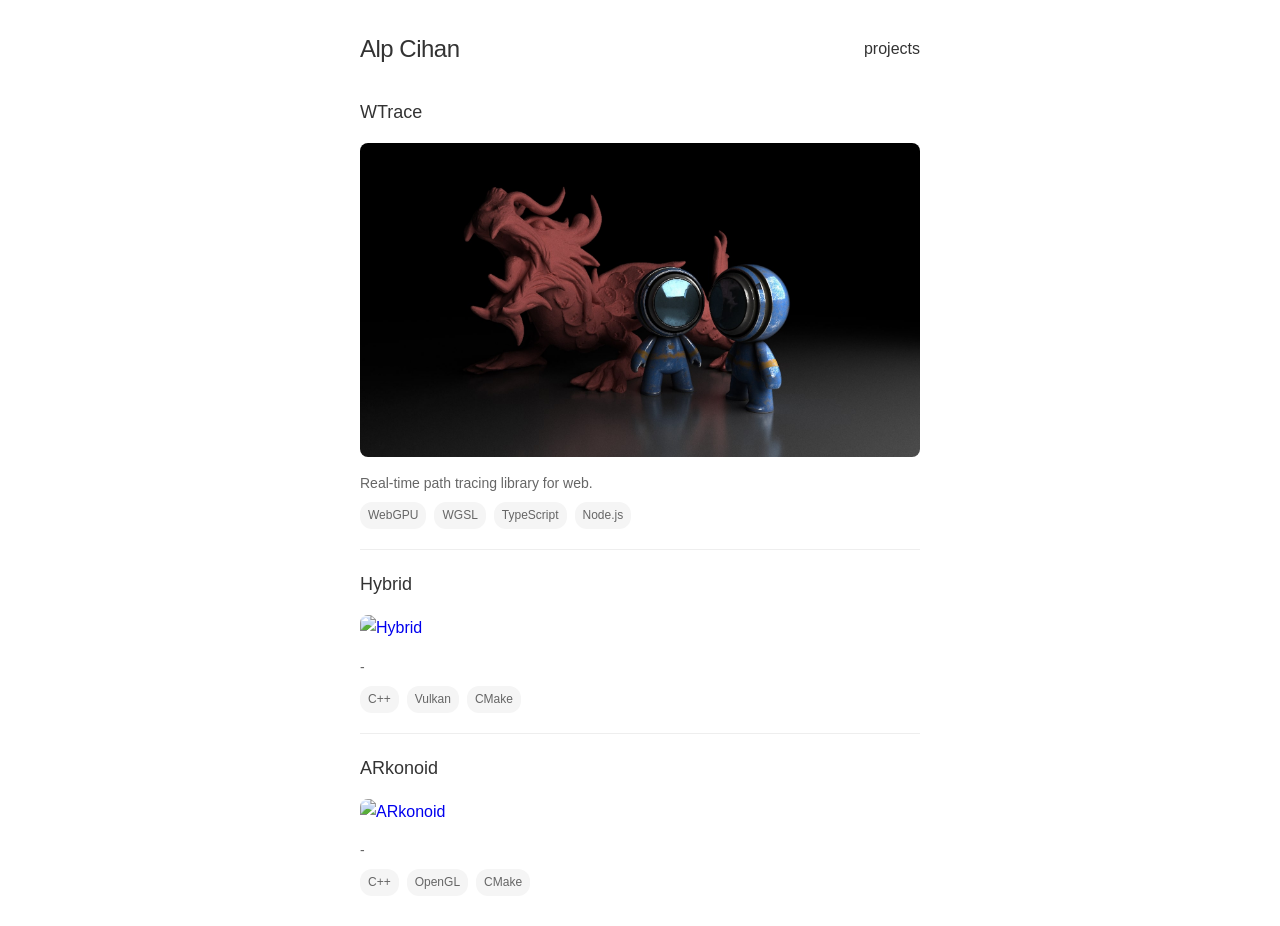
==== projects.html @ e77f919d "init images" ====
<!DOCTYPE html>
<html lang="en">
<head>
  <meta charset="UTF-8">
  <meta name="viewport" content="width=device-width, initial-scale=1.0">
  <title>Projects - Alp Cihan</title>
  <meta name="description" content="Projects by Alp Cihan">
  <link rel="stylesheet" href="styles.css">
</head>
<body>
  <div class="container">
    <header class="header">
      <a href="/" class="name-link"><h1 class="name">Alp Cihan</h1></a>
      <span class="current-page">projects</span>
    </header>
    
    <div class="projects-grid" id="projects-container">
    </div>

    <script>
      const projects = [
        {
          title: "WTrace",
          url: "https://github.com/alpcihan/project-one",
          image: "/images/project-wtrace-00.jpg",
          description: "Real-time path tracing library for web.",
          technologies: ["WebGPU", "WGSL", "TypeScript", "Node.js"]
        },
        {
          title: "Hybrid", 
          url: "https://github.com/alpcihan/project-two",
          image: "https://private-user-images.githubusercontent.com/37274614/311037448-7ca57586-db50-403f-b7db-1b28ac30b158.jpg?jwt=eyJhbGciOiJIUzI1NiIsInR5cCI6IkpXVCJ9.[base64].4IzPsNvFWun-cDB-flJ3Yg-aSwaeg86nrJ_q4FOscVE",
          description: "-",
          technologies: ["C++", "Vulkan", "CMake"]
        },
        {
          title: "ARkonoid",
          url: "https://github.com/alpcihan/project-three",
          image: "https://user-images.githubusercontent.com/37274614/179810967-151b7dd1-6f5a-4313-be69-b0b84df71504.png", 
          description: "-",
          technologies: ["C++", "OpenGL", "CMake"]
        }
      ];

      function createProjectElement(project) {
        const techTags = project.technologies.map(tech => 
          `<span class="tech-tag">${tech}</span>`
        ).join('');

        return `
          <div class="project">
            <h2 class="project-title">
              <a href="${project.url}" target="_blank">${project.title}</a>
            </h2>
            <div class="project-image">
              <a href="${project.url}" target="_blank">
                <img src="${project.image}" alt="${project.title}" loading="lazy">
              </a>
            </div>
            <div class="project-content">
              <p class="project-description">
                ${project.description}
              </p>
              <div class="project-tech">
                ${techTags}
              </div>
            </div>
          </div>
        `;
      }

      function renderProjects() {
        const container = document.getElementById('projects-container');
        const projectsHTML = projects.map(createProjectElement).join('');
        container.innerHTML = projectsHTML;
      }

      document.addEventListener('DOMContentLoaded', renderProjects);
    </script>
  </div>
</body>
</html>
---- styles.css ----
:root {
  --primary-text: #333;
  --secondary-text: #666;
  --light-text: #999;
  --accent-text: #000;
  --background: #fff;
  --border-light: #eee;
  --tag-background: #f5f5f5;
}

* {
  margin: 0;
  padding: 0;
  box-sizing: border-box;
}

body {
  font-family: -apple-system, BlinkMacSystemFont, 'Segoe UI', Roboto, sans-serif;
  line-height: 1.6;
  color: var(--primary-text);
  background: var(--background);
  overflow-y: scroll;
}

.container {
  max-width: 600px;
  margin: 0 auto;
  padding: 30px 20px;
}

.header {
  display: flex;
  justify-content: space-between;
  align-items: center;
  margin-bottom: 30px;
}

.name-link {
  text-decoration: none;
  color: inherit;
}

.name {
  font-size: 24px;
  font-weight: 400;
  letter-spacing: -0.5px;
}

.projects-link {
  color: var(--secondary-text);
  text-decoration: none;
  font-size: 16px;
  font-weight: 500;
  transition: color 0.2s ease;
}

.projects-link:hover {
  color: var(--accent-text);
}

.current-page {
  color: var(--primary-text);
  font-size: 16px;
  font-weight: 500;
  cursor: default;
}

.intro {
  font-size: 16px;
  color: var(--secondary-text);
  margin-bottom: 40px;
  line-height: 1.5;
}

.social-links {
  display: flex;
  gap: 20px;
}

.social-links a {
  color: var(--light-text);
  text-decoration: none;
  font-size: 14px;
  transition: color 0.2s ease;
}

.social-links a:hover {
  color: var(--primary-text);
}

.projects-grid {
  display: flex;
  flex-direction: column;
  gap: 20px;
}

.project {
  border-bottom: 1px solid var(--border-light);
  padding-bottom: 20px;
  display: flex;
  flex-direction: column;
  gap: 16px;
}

.project:last-child {
  border-bottom: none;
  padding-bottom: 0;
}

.project-image {
  width: 100%;
  overflow: hidden;
  border-radius: 8px;
}

.project-image a {
  display: block;
  text-decoration: none;
}

.project-image img {
  width: 100%;
  height: auto;
  display: block;
  transition: transform 0.2s ease;
}

.project-image:hover img {
  transform: scale(1.02);
}

.project-content {
  display: flex;
  flex-direction: column;
  gap: 8px;
}

.project-title {
  font-size: 18px;
  font-weight: 500;
  margin-bottom: 0;
}

.project-title a {
  color: var(--primary-text);
  text-decoration: none;
  transition: color 0.2s ease;
}

.project-title a:hover {
  color: var(--accent-text);
}

.project-description {
  color: var(--secondary-text);
  font-size: 14px;
  margin-bottom: 0;
  line-height: 1.5;
}

.project-tech {
  display: flex;
  gap: 8px;
  flex-wrap: wrap;
}

.tech-tag {
  background: var(--tag-background);
  color: var(--secondary-text);
  padding: 4px 8px;
  border-radius: 12px;
  font-size: 12px;
}
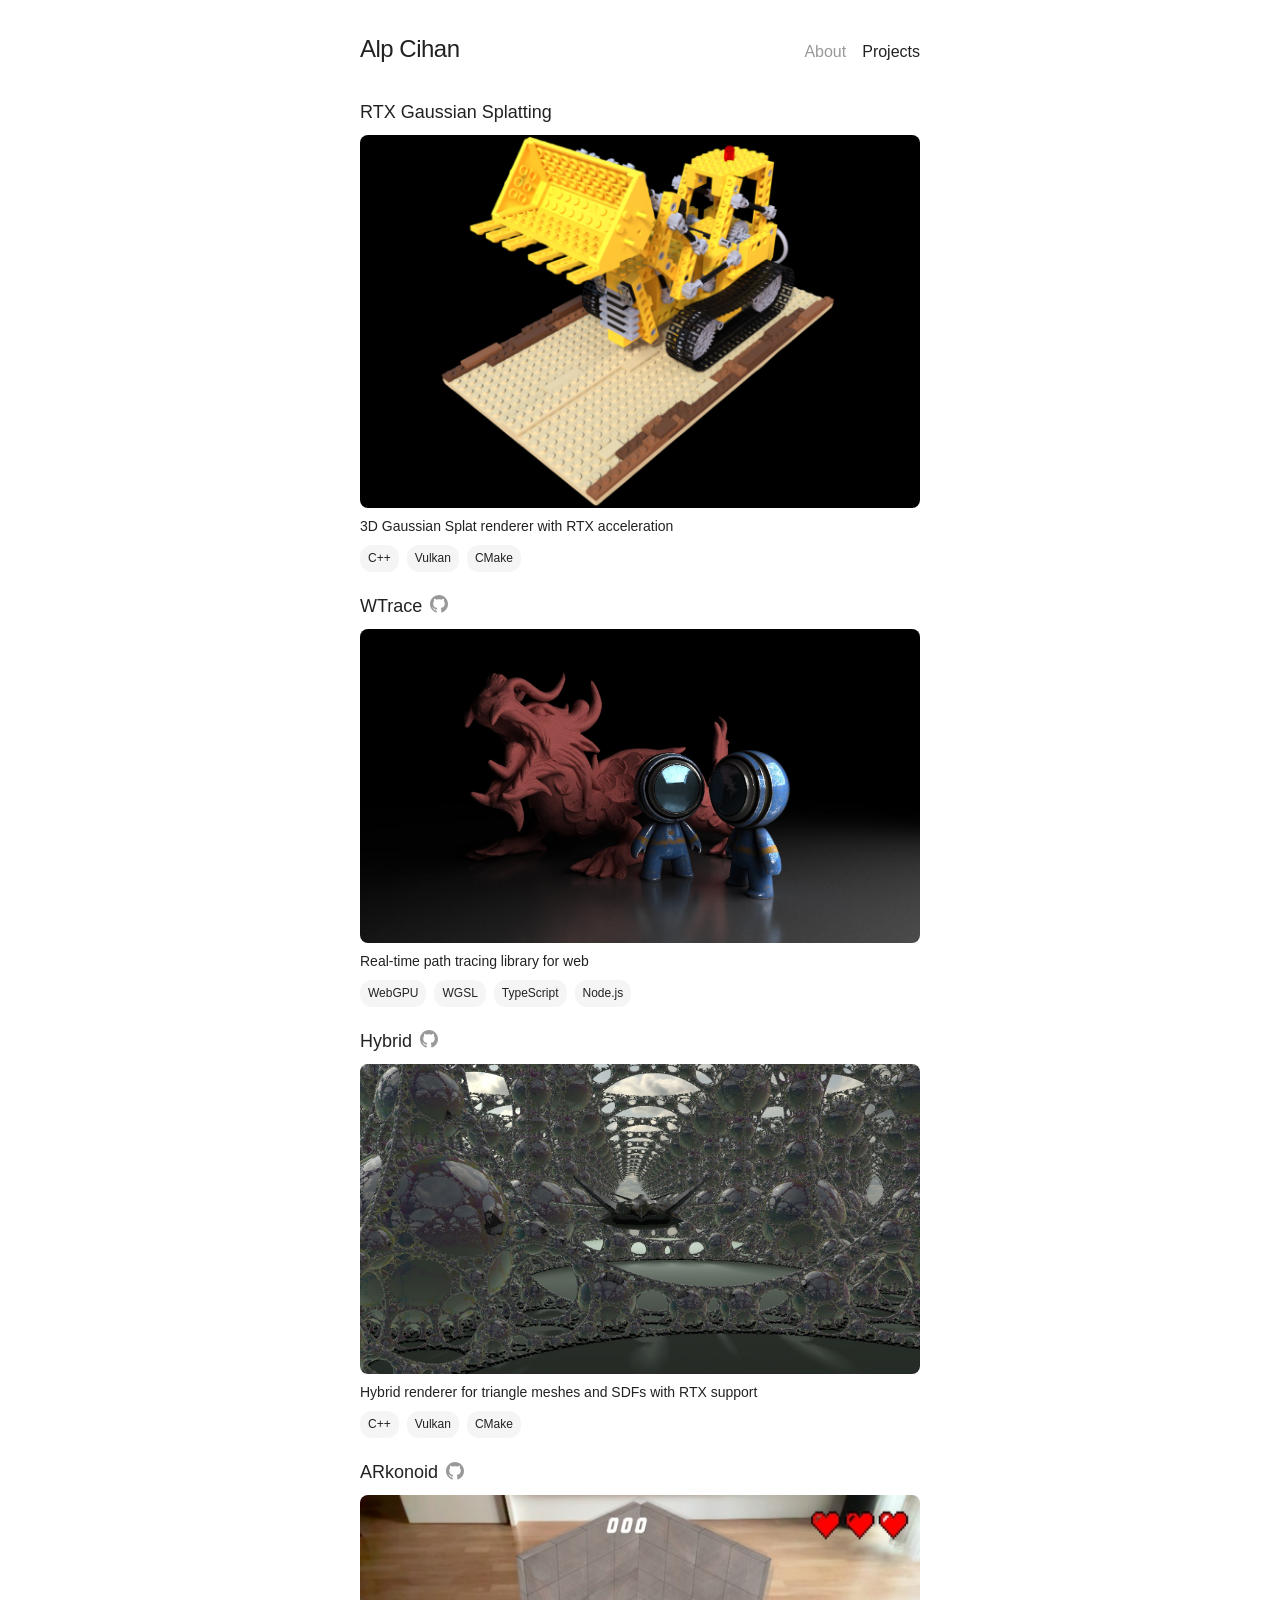
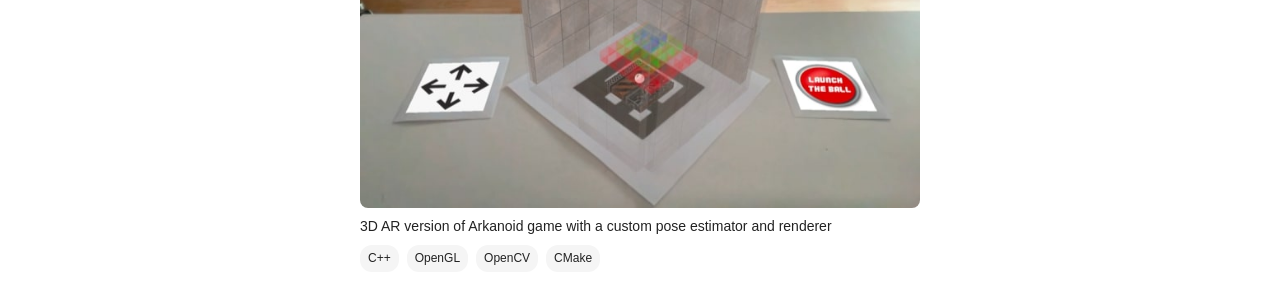
==== commit b78ff693: "update template" ====
--- a/projects.html
+++ b/projects.html
@@ -5,13 +5,17 @@
   <meta name="viewport" content="width=device-width, initial-scale=1.0">
   <title>Projects - Alp Cihan</title>
   <meta name="description" content="Projects by Alp Cihan">
-  <link rel="stylesheet" href="styles.css">
+  <link rel="stylesheet" href="common.css">
+  <link rel="stylesheet" href="projects.css">
 </head>
 <body>
   <div class="container">
     <header class="header">
       <a href="/" class="name-link"><h1 class="name">Alp Cihan</h1></a>
-      <span class="current-page">projects</span>
+      <div class="page-links">
+        <a href="/" class="page-link">About</a>
+        <span class="current-page-link">Projects</span>
+      </div>
     </header>
     
     <div class="projects-grid" id="projects-container">
@@ -20,25 +24,31 @@
     <script>
       const projects = [
         {
+          title: "RTX Gaussian Splatting",
+          image: "/images/project-rtxgs-00.jpg",
+          description: "3D Gaussian Splat renderer with RTX acceleration",
+          technologies: ["C++", "Vulkan", "CMake"],
+        },
+        {
           title: "WTrace",
-          url: "https://github.com/alpcihan/project-one",
           image: "/images/project-wtrace-00.jpg",
-          description: "Real-time path tracing library for web.",
-          technologies: ["WebGPU", "WGSL", "TypeScript", "Node.js"]
+          description: "Real-time path tracing library for web",
+          technologies: ["WebGPU", "WGSL", "TypeScript", "Node.js"],
+          github: "https://github.com/alpcihan/wtrace",
         },
         {
           title: "Hybrid", 
-          url: "https://github.com/alpcihan/project-two",
-          image: "https://private-user-images.githubusercontent.com/37274614/311037448-7ca57586-db50-403f-b7db-1b28ac30b158.jpg?jwt=eyJhbGciOiJIUzI1NiIsInR5cCI6IkpXVCJ9.[base64].4IzPsNvFWun-cDB-flJ3Yg-aSwaeg86nrJ_q4FOscVE",
-          description: "-",
-          technologies: ["C++", "Vulkan", "CMake"]
+          image: "/images/project-hybrid-00.jpg",
+          description: "Hybrid renderer for triangle meshes and SDFs with RTX support",
+          technologies: ["C++", "Vulkan", "CMake"],
+          github: "https://github.com/alpcihan/hybrid"
         },
         {
           title: "ARkonoid",
-          url: "https://github.com/alpcihan/project-three",
-          image: "https://user-images.githubusercontent.com/37274614/179810967-151b7dd1-6f5a-4313-be69-b0b84df71504.png", 
-          description: "-",
-          technologies: ["C++", "OpenGL", "CMake"]
+          image: "/images/project-arkanoid-00.jpg", 
+          description: "3D AR version of Arkanoid game with a custom pose estimator and renderer",
+          technologies: ["C++", "OpenGL", "OpenCV","CMake"],
+          github: "https://github.com/alpcihan/arkanoid"
         }
       ];
 
@@ -47,15 +57,39 @@
           `<span class="tech-tag">${tech}</span>`
         ).join('');
 
+        // Create icon links for GitHub and YouTube
+        const createIconLink = (url, iconSvg, ariaLabel) => {
+          if (!url) return '';
+          return `
+            <a href="${url}" target="_blank" class="project-icon-link" aria-label="${ariaLabel}">
+              ${iconSvg}
+            </a>
+          `;
+        };
+
+        const githubIcon = `
+          <svg viewBox="0 0 24 24" width="18" height="18" fill="currentColor">
+            <path d="M12 0c-6.626 0-12 5.373-12 12 0 5.302 3.438 9.8 8.207 11.387.599.111.793-.261.793-.577v-2.234c-3.338.726-4.033-1.416-4.033-1.416-.546-1.387-1.333-1.756-1.333-1.756-1.089-.745.083-.729.083-.729 1.205.084 1.839 1.237 1.839 1.237 1.07 1.834 2.807 1.304 3.492.997.107-.775.418-1.305.762-1.604-2.665-.305-5.467-1.334-5.467-5.931 0-1.311.469-2.381 1.236-3.221-.124-.303-.535-1.524.117-3.176 0 0 1.008-.322 3.301 1.23.957-.266 1.983-.399 3.003-.404 1.02.005 2.047.138 3.006.404 2.291-1.552 3.297-1.23 3.297-1.23.653 1.653.242 2.874.118 3.176.77.84 1.235 1.911 1.235 3.221 0 4.609-2.807 5.624-5.479 5.921.43.372.823 1.102.823 2.222v3.293c0 .319.192.694.801.576 4.765-1.589 8.199-6.086 8.199-11.386 0-6.627-5.373-12-12-12z"/>
+          </svg>
+        `;
+
+        const youtubeIcon = `
+          <svg viewBox="0 0 24 24" width="18" height="18" fill="currentColor">
+            <path d="M23.498 6.186a3.016 3.016 0 0 0-2.122-2.136C19.505 3.545 12 3.545 12 3.545s-7.505 0-9.377.505A3.017 3.017 0 0 0 .502 6.186C0 8.07 0 12 0 12s0 3.93.502 5.814a3.016 3.016 0 0 0 2.122 2.136c1.871.505 9.376.505 9.376.505s7.505 0 9.377-.505a3.015 3.015 0 0 0 2.122-2.136C24 15.93 24 12 24 12s0-3.93-.502-5.814zM9.545 15.568V8.432L15.818 12l-6.273 3.568z"/>
+          </svg>
+        `;
+
+        const githubLink = createIconLink(project.github, githubIcon, `${project.title} GitHub repository`);
+        const youtubeLink = createIconLink(project.youtube, youtubeIcon, `${project.title} YouTube video`);
+
         return `
           <div class="project">
             <h2 class="project-title">
-              <a href="${project.url}" target="_blank">${project.title}</a>
+              <span class="project-title-text">${project.title}</span><div class="project-icons">${githubLink}${youtubeLink}</div>
+              
             </h2>
             <div class="project-image">
-              <a href="${project.url}" target="_blank">
-                <img src="${project.image}" alt="${project.title}" loading="lazy">
-              </a>
+              ${project.image ? `<img src="${project.image}" alt="${project.title}" loading="lazy">` : ''}
             </div>
             <div class="project-content">
               <p class="project-description">
--- a/common.css
+++ b/common.css
@@ -0,0 +1,102 @@
+:root {
+  --primary-text: #222;
+  --secondary-text: #222;
+  --light-text: #999;
+  --accent-text: #000000;
+  --background: #fff;
+  --border-light: #eee;
+  --tag-background: #f5f5f5;
+}
+
+* {
+  margin: 0;
+  padding: 0;
+  box-sizing: border-box;
+}
+
+a {
+  text-decoration: none;
+}
+
+body {
+  font-family: -apple-system, BlinkMacSystemFont, 'Segoe UI', Roboto, sans-serif;
+  line-height: 1.6;
+  color: var(--primary-text);
+  background: var(--background);
+  overflow-y: scroll;
+}
+
+.container {
+  max-width: 600px;
+  margin: 0 auto;
+  padding: 30px 20px;
+}
+
+.header {
+  display: flex;
+  justify-content: space-between;
+  align-items: baseline;
+  margin-bottom: 30px;
+}
+
+.page-links {
+  display: flex;
+  gap: 16px;
+  align-items: baseline;
+}
+
+.name-link {
+  text-decoration: none;
+  color: inherit;
+}
+
+.name {
+  font-size: 24px;
+  font-weight: 400;
+  letter-spacing: -0.5px;
+}
+
+.page-link {
+  color: var(--light-text);
+  text-decoration: none;
+  font-size: 16px;
+  font-weight: 300;
+  transition: color 0.2s ease;
+}
+
+.page-link:hover {
+  color: var(--accent-text);
+}
+
+.current-page-link {
+  color: var(--primary-text);
+  font-size: 16px;
+  font-weight: 400;
+  cursor: default;
+}
+
+.footer {
+  margin-top: 30px;
+  padding-top: 15px;
+  border-top: 1px solid var(--border-light);
+}
+
+.social-links {
+  display: flex;
+  gap: 20px;
+  font-weight: 300;
+  justify-content: center;
+}
+
+.social-link {
+  color: var(--light-text);
+  text-decoration: none;
+  font-size: 14px;
+  font-weight: 400;
+  transition: color 0.2s ease;
+}
+
+.social-link:hover {
+  color: var(--accent-text);
+}
+
--- a/projects.css
+++ b/projects.css
@@ -0,0 +1,97 @@
+.projects-grid {
+  display: flex;
+  flex-direction: column;
+  gap: 20px;
+}
+
+.project {
+  display: flex;
+  flex-direction: column;
+  gap: 8px;
+}
+
+.project-image {
+  width: 100%;
+  overflow: hidden;
+  border-radius: 8px;
+}
+
+.project-image a {
+  display: block;
+  text-decoration: none;
+}
+
+.project-image img {
+  width: 100%;
+  height: auto;
+  display: block;
+  transition: transform 0.2s ease;
+}
+
+.project-image:hover img {
+  transform: scale(1.02);
+}
+
+.project-content {
+  display: flex;
+  flex-direction: column;
+  gap: 8px;
+}
+
+.project-title {
+  font-size: 18px;
+  font-weight: 500;
+  margin-bottom: 0;
+  display: flex;
+  align-items: center;
+  gap: 8px;
+}
+
+.project-title-text {
+  color: var(--primary-text);
+}
+
+.project-icons {
+  display: flex;
+  align-items: center;
+  gap: 8px;
+  transform: translateY(-2px);
+}
+
+.project-icon-link {
+  color: var(--light-text);
+  text-decoration: none;
+  display: flex;
+  align-items: center;
+  transition: color 0.2s ease;
+}
+
+.project-icon-link:hover {
+  color: var(--secondary-text);
+}
+
+.project-icon-link svg {
+  width: 18px;
+  height: 18px;
+}
+
+.project-description {
+  color: var(--secondary-text);
+  font-size: 14px;
+  margin-bottom: 0;
+  line-height: 1.5;
+}
+
+.project-tech {
+  display: flex;
+  gap: 8px;
+  flex-wrap: wrap;
+}
+
+.tech-tag {
+  background: var(--tag-background);
+  color: var(--secondary-text);
+  padding: 4px 8px;
+  border-radius: 12px;
+  font-size: 12px;
+}
